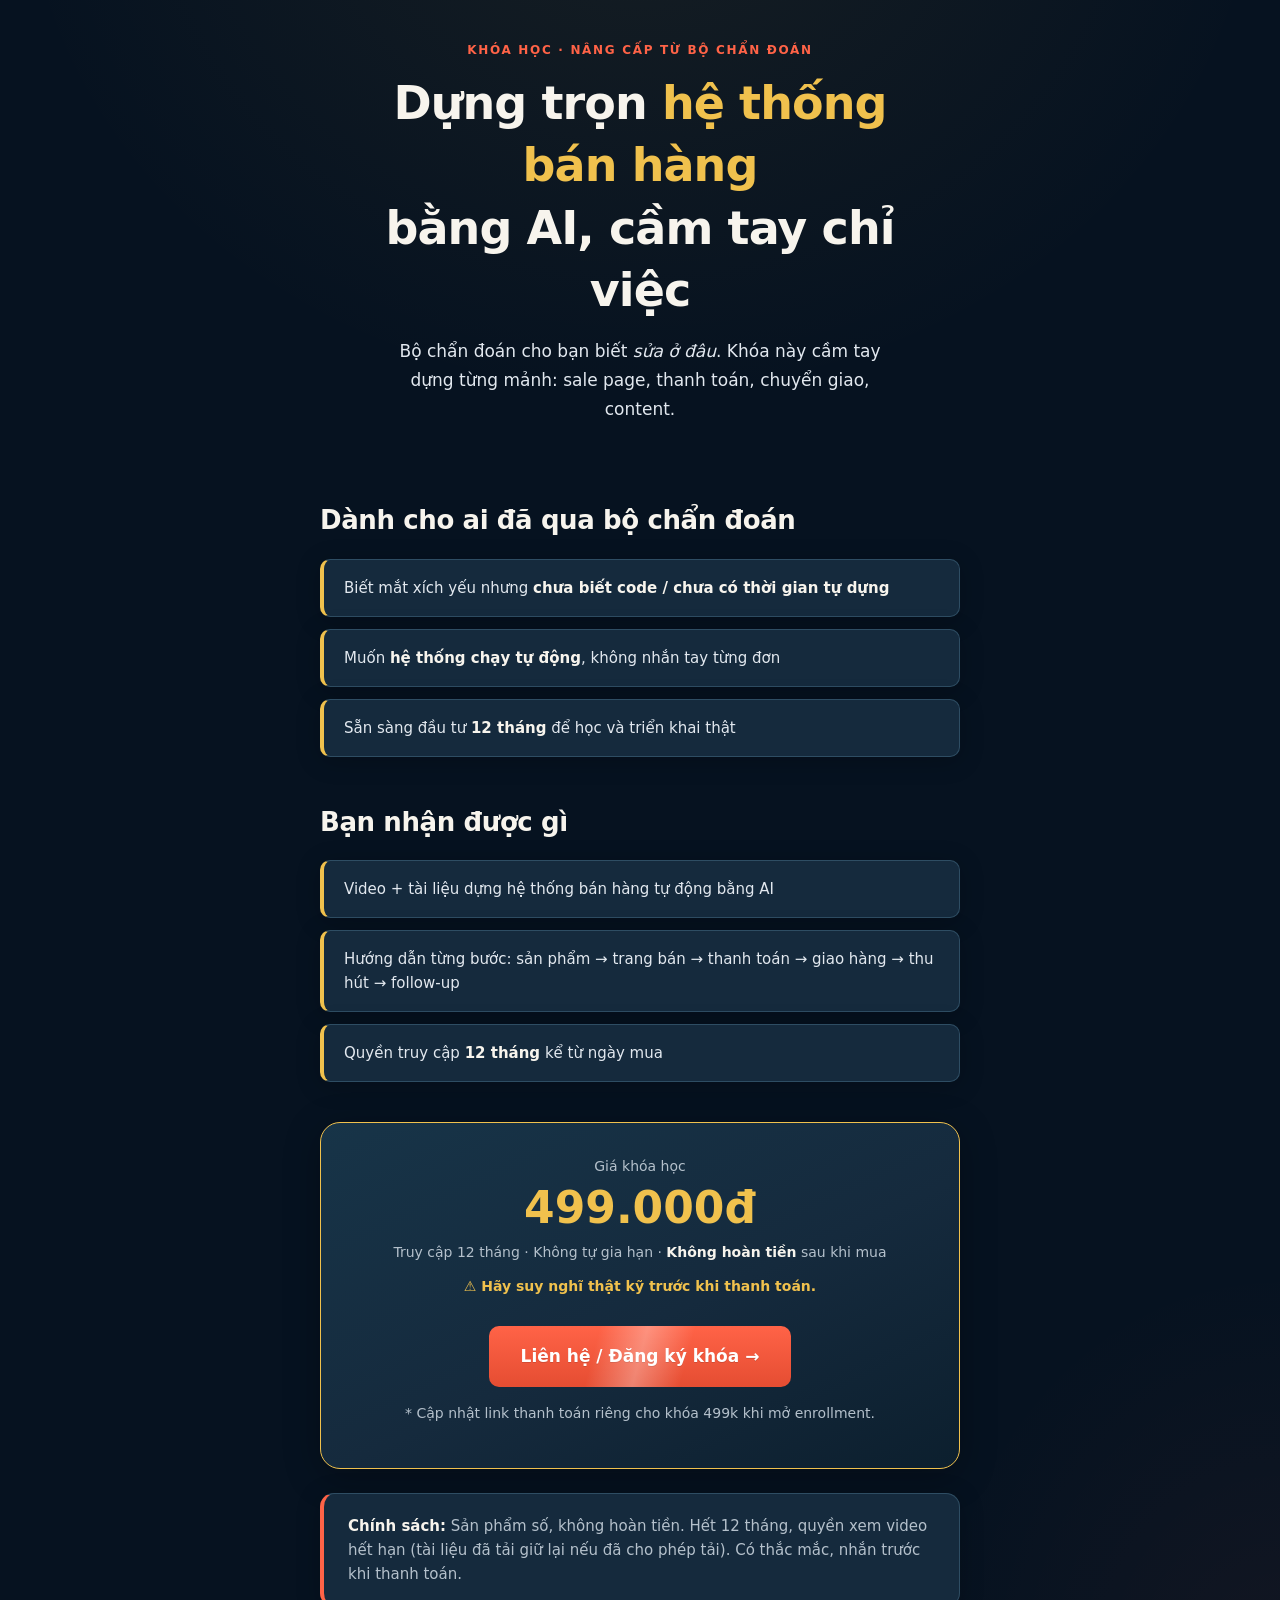
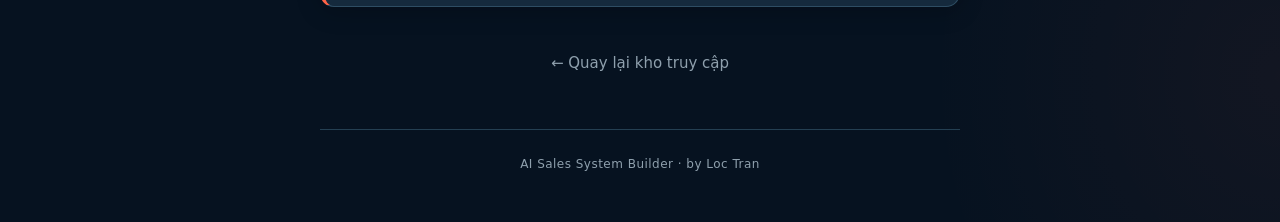
==== presale-course.html @ 6452c76b "Add code" ====
<!DOCTYPE html>
<html lang="vi">
<head>
<meta charset="UTF-8">
<meta name="viewport" content="width=device-width, initial-scale=1.0">
<title>AI Sales System Builder · Khóa 499.000đ</title>
<link rel="stylesheet" href="theme.css">
<style>
  .wrap{max-width:680px}
  header{text-align:center;padding:var(--space-10) var(--space-5) var(--space-8)}
  .sub{margin:var(--space-4) auto 0;max-width:32rem;line-height:var(--leading)}
  .list{list-style:none;display:flex;flex-direction:column;gap:var(--space-3)}
  .list li{
    background:var(--card);border:1px solid var(--line);border-left:4px solid var(--gold);
    border-radius:var(--radius-sm);padding:var(--space-4) var(--space-5);
    font-size:.9375rem;color:var(--paper-soft);line-height:1.6;
    box-shadow:var(--shadow-card);
  }
  .list li b{color:var(--paper)}
  .offer{
    background:linear-gradient(155deg,#173448 0%,var(--card) 55%,#0c1f2e 100%);
    border:1.5px solid var(--gold);border-radius:var(--radius-xl);
    padding:var(--space-8) var(--space-6);text-align:center;margin-top:var(--space-10);
    box-shadow:var(--shadow-offer);
  }
  .offer-label{color:var(--muted);font-size:.875rem;margin-bottom:var(--space-2)}
  .offer .cta-btn{margin-top:var(--space-4)}
  .price{font-size:2.75rem;font-weight:800;color:var(--gold);margin:var(--space-2) 0;line-height:1}
  .note{font-size:.875rem;color:var(--muted);margin:var(--space-3) 0;line-height:1.55}
  .note b{color:var(--paper)}
  .policy{
    background:var(--card);border:1px solid var(--line);border-left:4px solid var(--signal);
    border-radius:var(--radius-md);padding:var(--space-5) var(--space-6);
    margin-top:var(--space-6);font-size:.9375rem;color:var(--muted);line-height:1.6;
    box-shadow:var(--shadow-card);
  }
  .policy b{color:var(--paper)}
  .back{
    display:block;text-align:center;margin-top:var(--space-8);
    color:var(--muted-dim);font-size:.9375rem;text-decoration:none;
    padding:var(--space-3);
  }
  .back:hover{color:var(--paper)}
</style>
</head>
<body>
<div class="wrap">
  <header>
    <div class="eyebrow">Khóa học · Nâng cấp từ bộ chẩn đoán</div>
    <h1>Dựng trọn <span class="hl">hệ thống bán hàng</span><br>bằng AI, cầm tay chỉ việc</h1>
    <p class="sub">Bộ chẩn đoán cho bạn biết <em>sửa ở đâu</em>. Khóa này cầm tay dựng từng mảnh: sale page, thanh toán, chuyển giao, content.</p>
  </header>

  <h2>Dành cho ai đã qua bộ chẩn đoán</h2>
  <ul class="list">
    <li>Biết mắt xích yếu nhưng <b>chưa biết code / chưa có thời gian tự dựng</b></li>
    <li>Muốn <b>hệ thống chạy tự động</b>, không nhắn tay từng đơn</li>
    <li>Sẵn sàng đầu tư <b>12 tháng</b> để học và triển khai thật</li>
  </ul>

  <h2>Bạn nhận được gì</h2>
  <ul class="list">
    <li>Video + tài liệu dựng hệ thống bán hàng tự động bằng AI</li>
    <li>Hướng dẫn từng bước: sản phẩm → trang bán → thanh toán → giao hàng → thu hút → follow-up</li>
    <li>Quyền truy cập <b>12 tháng</b> kể từ ngày mua</li>
  </ul>

  <div class="offer">
    <div class="offer-label">Giá khóa học</div>
    <div class="price">499.000đ</div>
    <p class="note">Truy cập 12 tháng · Không tự gia hạn · <b>Không hoàn tiền</b> sau khi mua</p>
    <p class="note"><b style="color:var(--gold)">⚠ Hãy suy nghĩ thật kỹ trước khi thanh toán.</b></p>
    <a class="cta-btn btn-pulse btn-pulse--float" href="sale-page.html">Liên hệ / Đăng ký khóa →</a>
    <p class="note" style="margin-top:var(--space-4)">* Cập nhật link thanh toán riêng cho khóa 499k khi mở enrollment.</p>
  </div>

  <div class="policy">
    <b>Chính sách:</b> Sản phẩm số, không hoàn tiền. Hết 12 tháng, quyền xem video hết hạn (tài liệu đã tải giữ lại nếu đã cho phép tải). Có thắc mắc, nhắn trước khi thanh toán.
  </div>

  <a class="back" href="kho-qua.html">← Quay lại kho truy cập</a>
  <footer>AI Sales System Builder · by Loc Tran</footer>
</div>
</body>
</html>
---- theme.css ----
/* ── Design tokens · Bộ Chẩn Đoán 6 Mắt Xích ── */
:root{
  --ink:#061220;
  --ink-elevated:#0a1828;
  --paper:#f7f4ed;
  --paper-soft:#e2e8ef;
  --paper-dim:#d0dae3;
  --signal:#ff6347;
  --signal-dark:#e54d32;
  --gold:#f0c14d;
  --gold-dark:#d4a83a;
  --line:#2e4d63;
  --line-soft:#243f52;
  --muted:#b4c0cb;
  --muted-dim:#8fa0ad;
  --card:#152a3d;
  --card-hover:#1a3349;
  --good:#34c48b;
  --good-dark:#2a9d6f;
  --space-2:8px;
  --space-3:12px;
  --space-4:16px;
  --space-5:20px;
  --space-6:24px;
  --space-8:32px;
  --space-10:40px;
  --space-12:48px;
  --radius-sm:10px;
  --radius-md:14px;
  --radius-lg:18px;
  --radius-xl:20px;
  --shadow-card:0 4px 24px rgba(0,0,0,.22);
  --shadow-offer:0 8px 36px rgba(0,0,0,.28);
  --leading:1.7;
  --leading-tight:1.35;
  --pulse-signal:rgba(255,99,71,.45);
  --pulse-gold:rgba(240,193,77,.45);
  --pulse-good:rgba(52,196,139,.4);
  --focus-ring:0 0 0 3px rgba(240,193,77,.28);
}

*,*::before,*::after{box-sizing:border-box;margin:0;padding:0}
html{scroll-behavior:smooth;-webkit-text-size-adjust:100%}
body{
  font-family:'Segoe UI',system-ui,-apple-system,BlinkMacSystemFont,sans-serif;
  background-color:var(--ink);
  background-image:
    radial-gradient(ellipse 90% 55% at 50% -8%,rgba(240,193,77,.07),transparent 55%),
    radial-gradient(ellipse 55% 45% at 100% 92%,rgba(255,99,71,.05),transparent 50%);
  color:var(--paper);
  line-height:var(--leading);
  font-size:16px;
  -webkit-font-smoothing:antialiased;
  text-rendering:optimizeLegibility;
}

.wrap{max-width:720px;margin:0 auto;padding:0 var(--space-5) var(--space-12)}
@media(max-width:480px){.wrap{padding:0 var(--space-4) var(--space-10)}}

h1,h2,h3,h4{color:var(--paper);line-height:var(--leading-tight)}
h1{font-size:clamp(1.75rem,6.5vw,2.875rem);font-weight:800;letter-spacing:-.02em;margin:var(--space-3) 0 var(--space-4)}
h1 .hl,h2 .hl{color:var(--gold)}
h2{font-size:clamp(1.375rem,4vw,1.625rem);font-weight:800;letter-spacing:-.015em;margin:var(--space-12) 0 var(--space-5)}
h3{font-size:1.0625rem;font-weight:700;margin-bottom:var(--space-2)}

.eyebrow{
  font-size:.75rem;letter-spacing:.14em;text-transform:uppercase;
  color:var(--signal);font-weight:700;margin-bottom:var(--space-3);
}
.lede,.sub{color:var(--paper-soft);font-size:1.0625rem;max-width:34rem}
.lede b,.sub b{color:var(--paper)}
.muted{color:var(--muted)}
.text-dim{color:var(--paper-dim)}

/* Cards */
.card-base{
  background:var(--card);
  border:1px solid var(--line);
  border-radius:var(--radius-md);
  padding:var(--space-5) var(--space-6);
  box-shadow:var(--shadow-card);
}

/* ── Buttons & animations ── */
@keyframes btn-pulse-ring{
  0%{box-shadow:0 4px 18px rgba(0,0,0,.3),0 0 0 0 var(--pulse-color)}
  70%{box-shadow:0 4px 18px rgba(0,0,0,.3),0 0 0 14px transparent}
  100%{box-shadow:0 4px 18px rgba(0,0,0,.3),0 0 0 0 transparent}
}
@keyframes btn-shimmer{
  0%{transform:translateX(-160%) skewX(-18deg);opacity:0}
  15%{opacity:1}
  45%{transform:translateX(260%) skewX(-18deg);opacity:0}
  100%{transform:translateX(260%) skewX(-18deg);opacity:0}
}
@keyframes btn-float{
  0%,100%{transform:translateY(0) scale(1)}
  50%{transform:translateY(-4px) scale(1)}
}

.btn-pulse{
  --pulse-color:var(--pulse-signal);
  position:relative;
  overflow:visible;
  isolation:isolate;
  animation:btn-pulse-ring 2.2s ease-out infinite;
  z-index:0;
  transition:transform .22s cubic-bezier(.34,1.4,.64,1),filter .2s ease,box-shadow .2s ease;
}
.btn-pulse--gold{--pulse-color:var(--pulse-gold)}
.btn-pulse--good{--pulse-color:var(--pulse-good)}
.btn-pulse--float{animation:btn-pulse-ring 2.2s ease-out infinite,btn-float 2.8s ease-in-out infinite}
.btn-pulse.btn-quiet{animation:btn-pulse-ring 2.8s ease-out infinite}
.btn-pulse:not(.btn-quiet)::before{
  content:'';
  position:absolute;inset:0;border-radius:inherit;
  background:linear-gradient(105deg,transparent 35%,rgba(255,255,255,.3) 50%,transparent 65%);
  animation:btn-shimmer 2.8s ease-in-out infinite;
  pointer-events:none;z-index:0;
}
.btn-pulse:disabled,.btn-pulse[disabled]{
  animation:none!important;transform:none!important;filter:none!important;box-shadow:none!important;
}
.btn-pulse:disabled::before,.btn-pulse[disabled]::before{display:none}

.cta-btn,.btn-primary,.confirm,.access,.btn-gold,.btn-good,.btn-next{
  display:inline-flex;align-items:center;justify-content:center;
  min-height:48px;padding:var(--space-4) var(--space-8);
  border:none;border-radius:var(--radius-sm);
  font-family:inherit;font-weight:800;font-size:1.0625rem;
  text-decoration:none;cursor:pointer;
  text-shadow:0 1px 0 rgba(0,0,0,.12);
  position:relative;
  transition:transform .22s cubic-bezier(.34,1.4,.64,1),filter .2s ease,box-shadow .2s ease;
}
.cta-btn.btn-pulse,.btn-primary.btn-pulse,.confirm.btn-pulse,
.access.btn-pulse,.btn-gold.btn-pulse,.btn-good.btn-pulse,.btn-next.btn-pulse{
  overflow:visible;
}
.cta-btn,.btn-primary,.btn-next,.access{
  background:linear-gradient(180deg,var(--signal),var(--signal-dark));color:#fff;
}
.confirm,.btn-gold{
  background:linear-gradient(180deg,var(--gold),var(--gold-dark));color:var(--ink);
  text-shadow:none;
}
.btn-good,.access.btn-good,.cta-btn.btn-good{
  background:linear-gradient(180deg,var(--good),var(--good-dark));color:#fff;
}

/* Hover: tắt animation, phóng to rõ ràng */
.cta-btn:hover:not(:disabled),
.btn-primary:hover,
.confirm:hover:not(:disabled),
.access:hover,
.btn-gold:hover,
.btn-good:hover,
.btn-next:hover:not(:disabled),
.btn-pulse:hover:not(:disabled),
.btn-pulse:focus-visible:not(:disabled){
  animation:none!important;
  transform:translateY(-4px) scale(1.08)!important;
  filter:brightness(1.1);
  box-shadow:0 10px 32px rgba(0,0,0,.38);
  z-index:2;
}
.cta-btn:active:not(:disabled),
.confirm:active:not(:disabled),
.access:active,
.btn-gold:active,
.btn-good:active,
.btn-next:active:not(:disabled),
.btn-pulse:active:not(:disabled){
  transform:translateY(0) scale(.97)!important;
  filter:brightness(.96);
  transition-duration:.08s;
}
.btn-pulse:hover::before,.btn-pulse:focus-visible::before{animation-play-state:paused}

.cta-btn:focus-visible,.btn-primary:focus-visible,.confirm:focus-visible,
.access:focus-visible,.btn-gold:focus-visible,.btn-next:focus-visible,
button:focus-visible,a:focus-visible{outline:2px solid var(--gold);outline-offset:3px}

@media (prefers-reduced-motion:reduce){
  .btn-pulse,.btn-pulse::before,.btn-pulse--float{animation:none!important}
  .cta-btn:hover,.btn-gold:hover,.btn-pulse:hover,.btn-next:hover:not(:disabled){
    transform:translateY(-2px) scale(1.04)!important;
  }
}

input,select,textarea{
  width:100%;min-height:48px;
  background:var(--ink);border:1.5px solid var(--line);
  border-radius:var(--radius-sm);padding:var(--space-3) var(--space-4);
  color:var(--paper);font-family:inherit;font-size:1rem;line-height:1.4;
}
input::placeholder{color:var(--muted-dim)}
input:focus,select:focus,textarea:focus{
  outline:none;border-color:var(--gold);box-shadow:var(--focus-ring);
}
label{
  display:block;font-size:.875rem;font-weight:600;
  color:var(--paper-soft);margin:var(--space-4) 0 var(--space-2);
}

footer{
  text-align:center;color:var(--muted-dim);
  font-size:.75rem;margin-top:var(--space-10);letter-spacing:.04em;
  padding-top:var(--space-6);border-top:1px solid var(--line-soft);
}

::selection{background:rgba(240,193,77,.35);color:var(--paper)}

@media(max-width:480px){
  h2{margin:var(--space-10) 0 var(--space-4)}
  .cta-btn,.btn-primary{width:100%;padding-left:var(--space-5);padding-right:var(--space-5)}
}
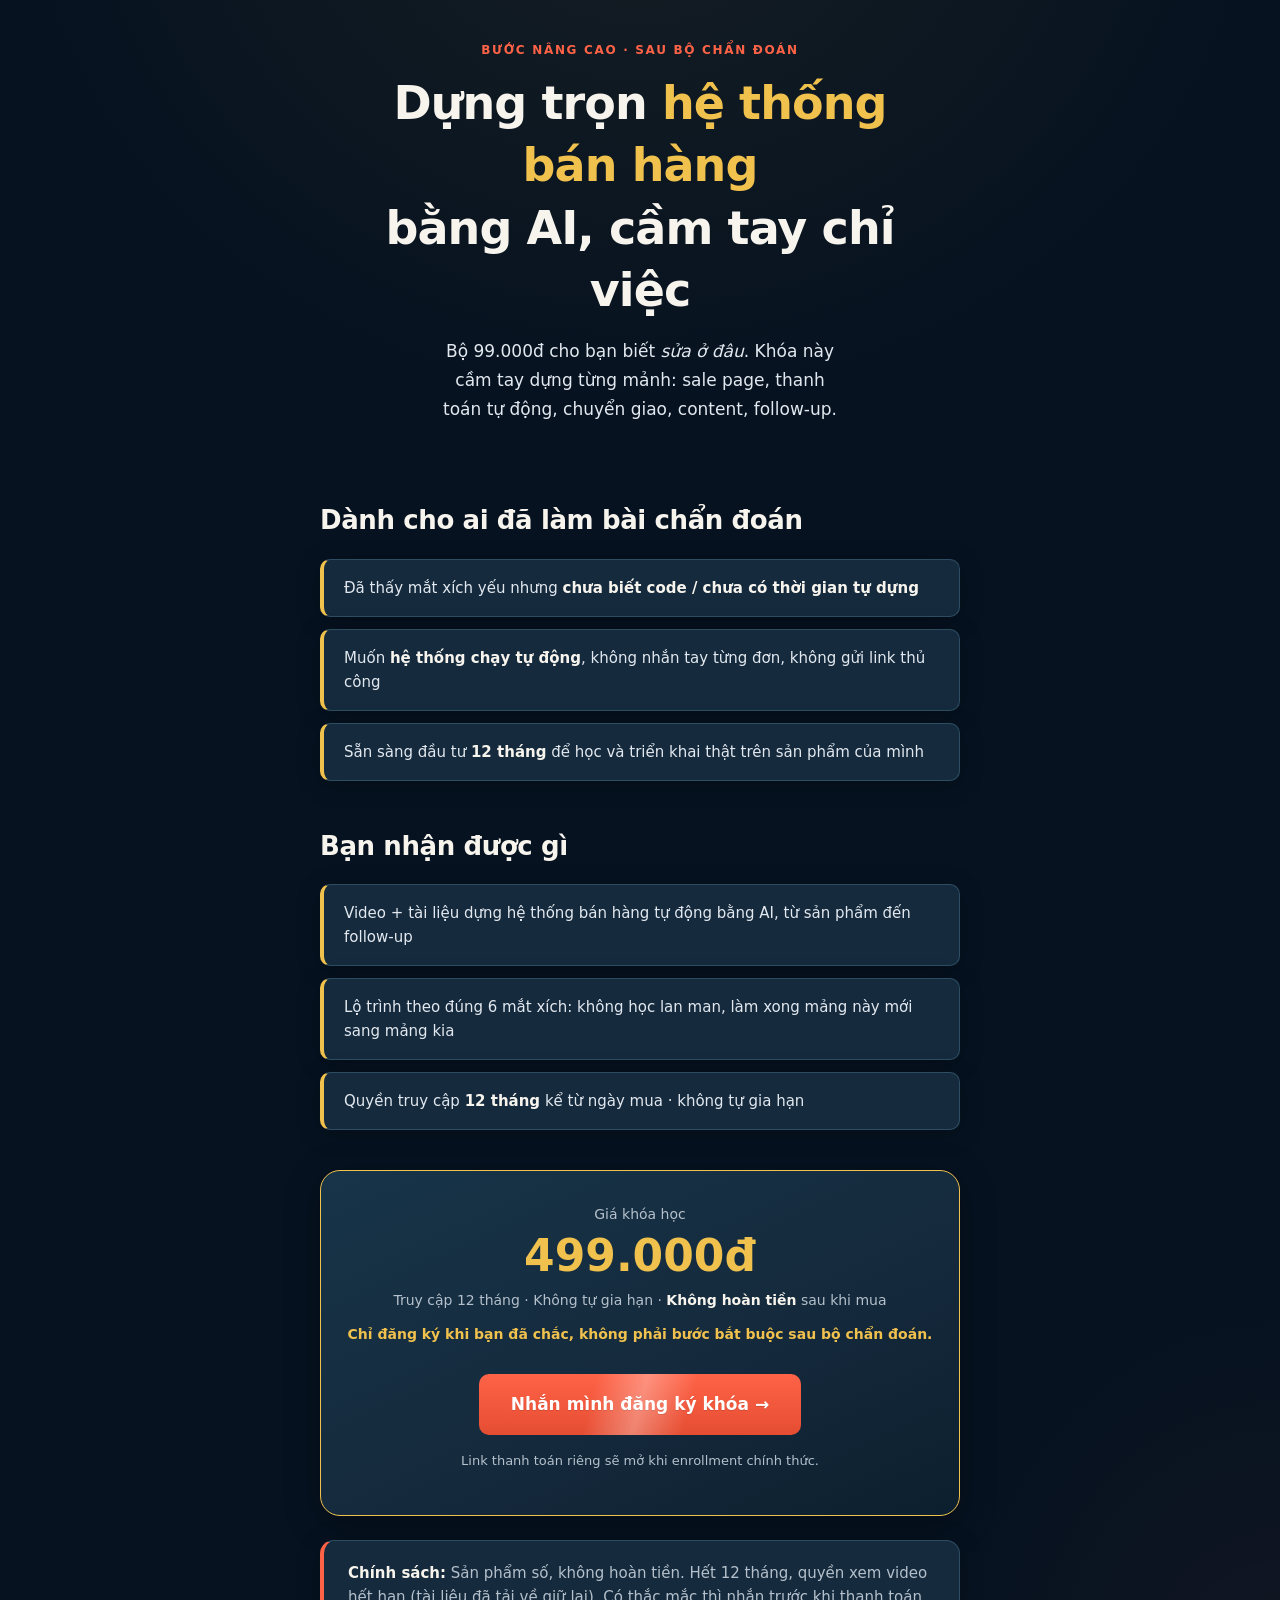
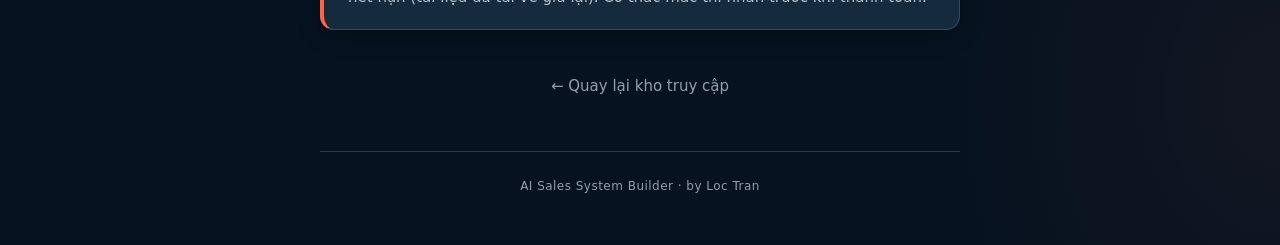
==== commit 4c74f065: "Upload code" ====
--- a/presale-course.html
+++ b/presale-course.html
@@ -46,36 +46,36 @@
 <body>
 <div class="wrap">
   <header>
-    <div class="eyebrow">Khóa học · Nâng cấp từ bộ chẩn đoán</div>
+    <div class="eyebrow">Bước nâng cao · sau bộ chẩn đoán</div>
     <h1>Dựng trọn <span class="hl">hệ thống bán hàng</span><br>bằng AI, cầm tay chỉ việc</h1>
-    <p class="sub">Bộ chẩn đoán cho bạn biết <em>sửa ở đâu</em>. Khóa này cầm tay dựng từng mảnh: sale page, thanh toán, chuyển giao, content.</p>
+    <p class="sub">Bộ 99.000đ cho bạn biết <em>sửa ở đâu</em>. Khóa này cầm tay dựng từng mảnh: sale page, thanh toán tự động, chuyển giao, content, follow-up.</p>
   </header>
 
-  <h2>Dành cho ai đã qua bộ chẩn đoán</h2>
+  <h2>Dành cho ai đã làm bài chẩn đoán</h2>
   <ul class="list">
-    <li>Biết mắt xích yếu nhưng <b>chưa biết code / chưa có thời gian tự dựng</b></li>
-    <li>Muốn <b>hệ thống chạy tự động</b>, không nhắn tay từng đơn</li>
-    <li>Sẵn sàng đầu tư <b>12 tháng</b> để học và triển khai thật</li>
+    <li>Đã thấy mắt xích yếu nhưng <b>chưa biết code / chưa có thời gian tự dựng</b></li>
+    <li>Muốn <b>hệ thống chạy tự động</b>, không nhắn tay từng đơn, không gửi link thủ công</li>
+    <li>Sẵn sàng đầu tư <b>12 tháng</b> để học và triển khai thật trên sản phẩm của mình</li>
   </ul>
 
   <h2>Bạn nhận được gì</h2>
   <ul class="list">
-    <li>Video + tài liệu dựng hệ thống bán hàng tự động bằng AI</li>
-    <li>Hướng dẫn từng bước: sản phẩm → trang bán → thanh toán → giao hàng → thu hút → follow-up</li>
-    <li>Quyền truy cập <b>12 tháng</b> kể từ ngày mua</li>
+    <li>Video + tài liệu dựng hệ thống bán hàng tự động bằng AI, từ sản phẩm đến follow-up</li>
+    <li>Lộ trình theo đúng 6 mắt xích: không học lan man, làm xong mảng này mới sang mảng kia</li>
+    <li>Quyền truy cập <b>12 tháng</b> kể từ ngày mua · không tự gia hạn</li>
   </ul>
 
   <div class="offer">
     <div class="offer-label">Giá khóa học</div>
     <div class="price">499.000đ</div>
     <p class="note">Truy cập 12 tháng · Không tự gia hạn · <b>Không hoàn tiền</b> sau khi mua</p>
-    <p class="note"><b style="color:var(--gold)">⚠ Hãy suy nghĩ thật kỹ trước khi thanh toán.</b></p>
-    <a class="cta-btn btn-pulse btn-pulse--float" href="sale-page.html">Liên hệ / Đăng ký khóa →</a>
-    <p class="note" style="margin-top:var(--space-4)">* Cập nhật link thanh toán riêng cho khóa 499k khi mở enrollment.</p>
+    <p class="note"><b style="color:var(--gold)">Chỉ đăng ký khi bạn đã chắc, không phải bước bắt buộc sau bộ chẩn đoán.</b></p>
+    <a class="cta-btn btn-pulse btn-pulse--float" href="sale-page.html">Nhắn mình đăng ký khóa →</a>
+    <p class="note" style="margin-top:var(--space-4);font-size:.8125rem">Link thanh toán riêng sẽ mở khi enrollment chính thức.</p>
   </div>
 
   <div class="policy">
-    <b>Chính sách:</b> Sản phẩm số, không hoàn tiền. Hết 12 tháng, quyền xem video hết hạn (tài liệu đã tải giữ lại nếu đã cho phép tải). Có thắc mắc, nhắn trước khi thanh toán.
+    <b>Chính sách:</b> Sản phẩm số, không hoàn tiền. Hết 12 tháng, quyền xem video hết hạn (tài liệu đã tải về giữ lại). Có thắc mắc thì nhắn trước khi thanh toán.
   </div>
 
   <a class="back" href="kho-qua.html">← Quay lại kho truy cập</a>
--- a/theme.css
+++ b/theme.css
@@ -40,7 +40,7 @@
 }
 
 *,*::before,*::after{box-sizing:border-box;margin:0;padding:0}
-html{scroll-behavior:smooth;-webkit-text-size-adjust:100%}
+html{scroll-behavior:smooth;scroll-padding-top:calc(var(--urgency-h,58px) + 12px);-webkit-text-size-adjust:100%}
 body{
   font-family:'Segoe UI',system-ui,-apple-system,BlinkMacSystemFont,sans-serif;
   background-color:var(--ink);
@@ -67,7 +67,7 @@
   font-size:.75rem;letter-spacing:.14em;text-transform:uppercase;
   color:var(--signal);font-weight:700;margin-bottom:var(--space-3);
 }
-.lede,.sub{color:var(--paper-soft);font-size:1.0625rem;max-width:34rem}
+.lede,.sub{color:var(--paper-soft);font-size:1.0625rem;max-width:34rem;text-wrap:balance}
 .lede b,.sub b{color:var(--paper)}
 .muted{color:var(--muted)}
 .text-dim{color:var(--paper-dim)}
